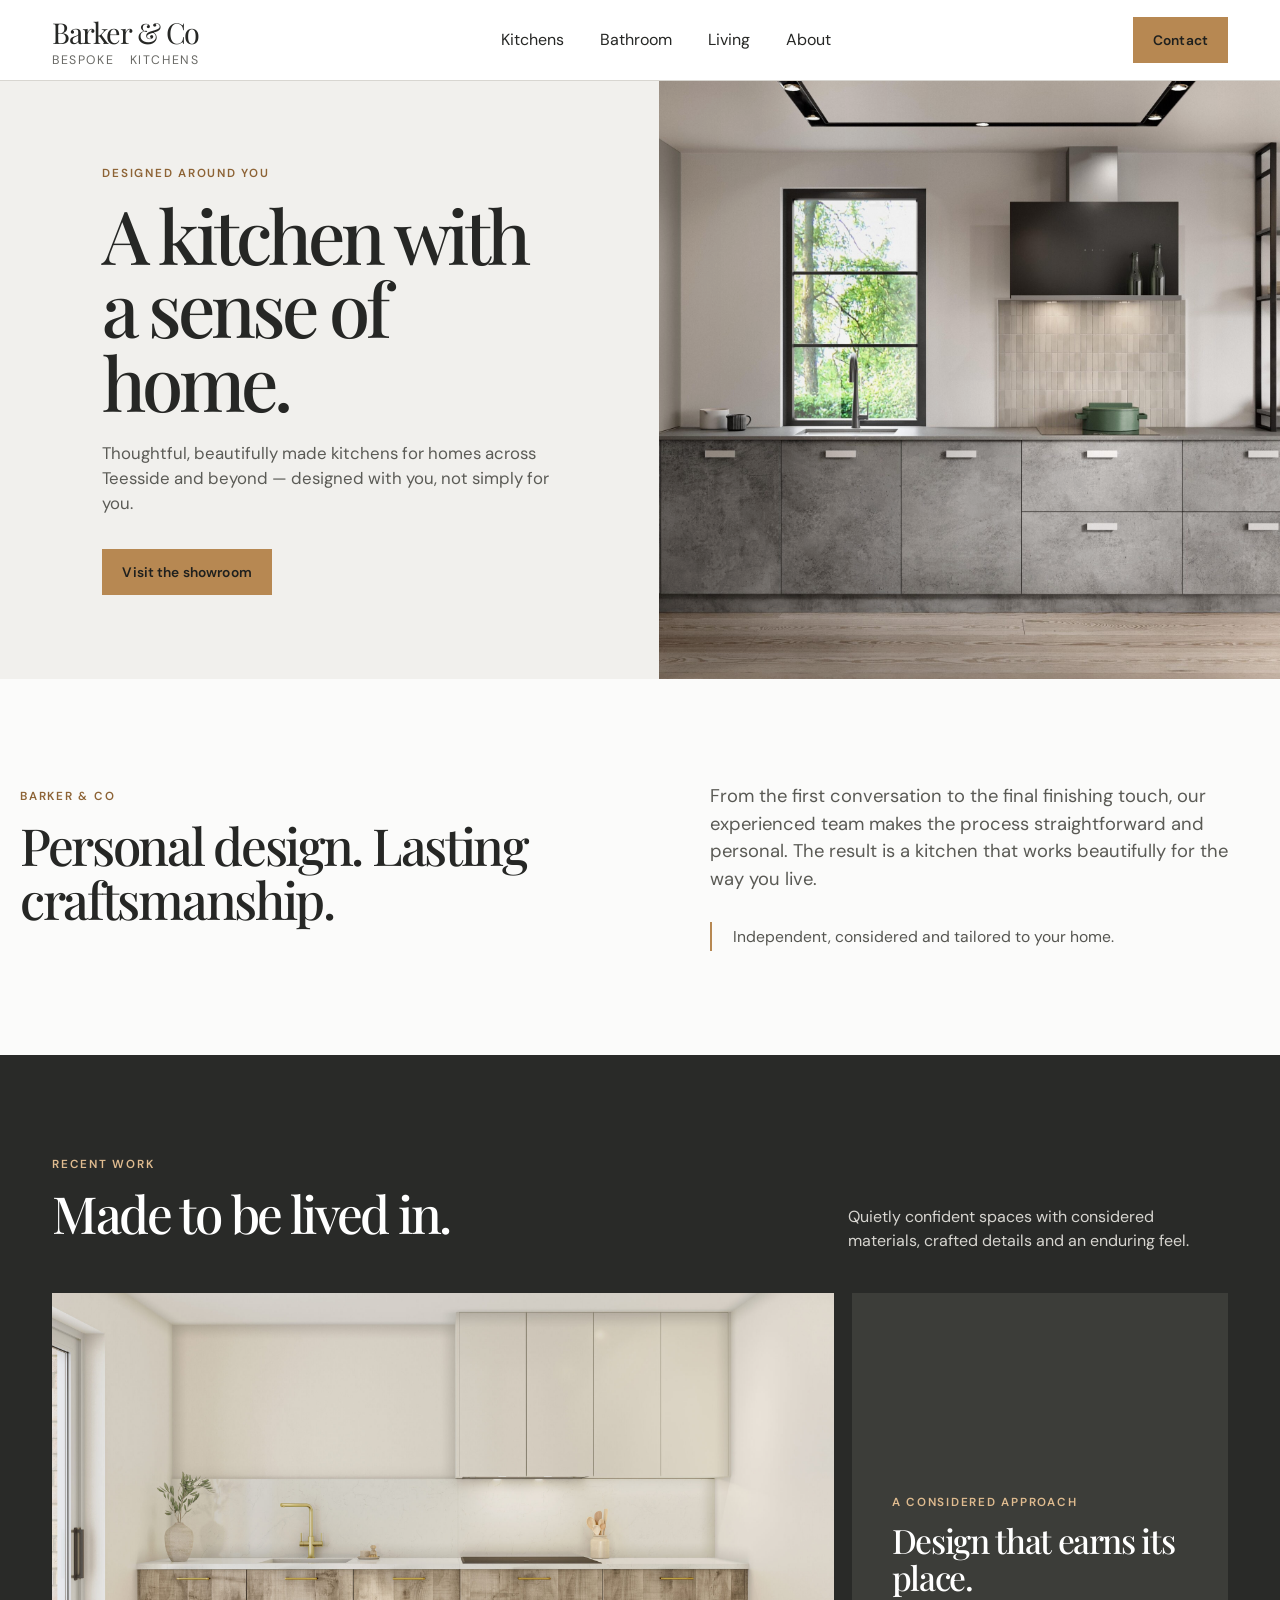
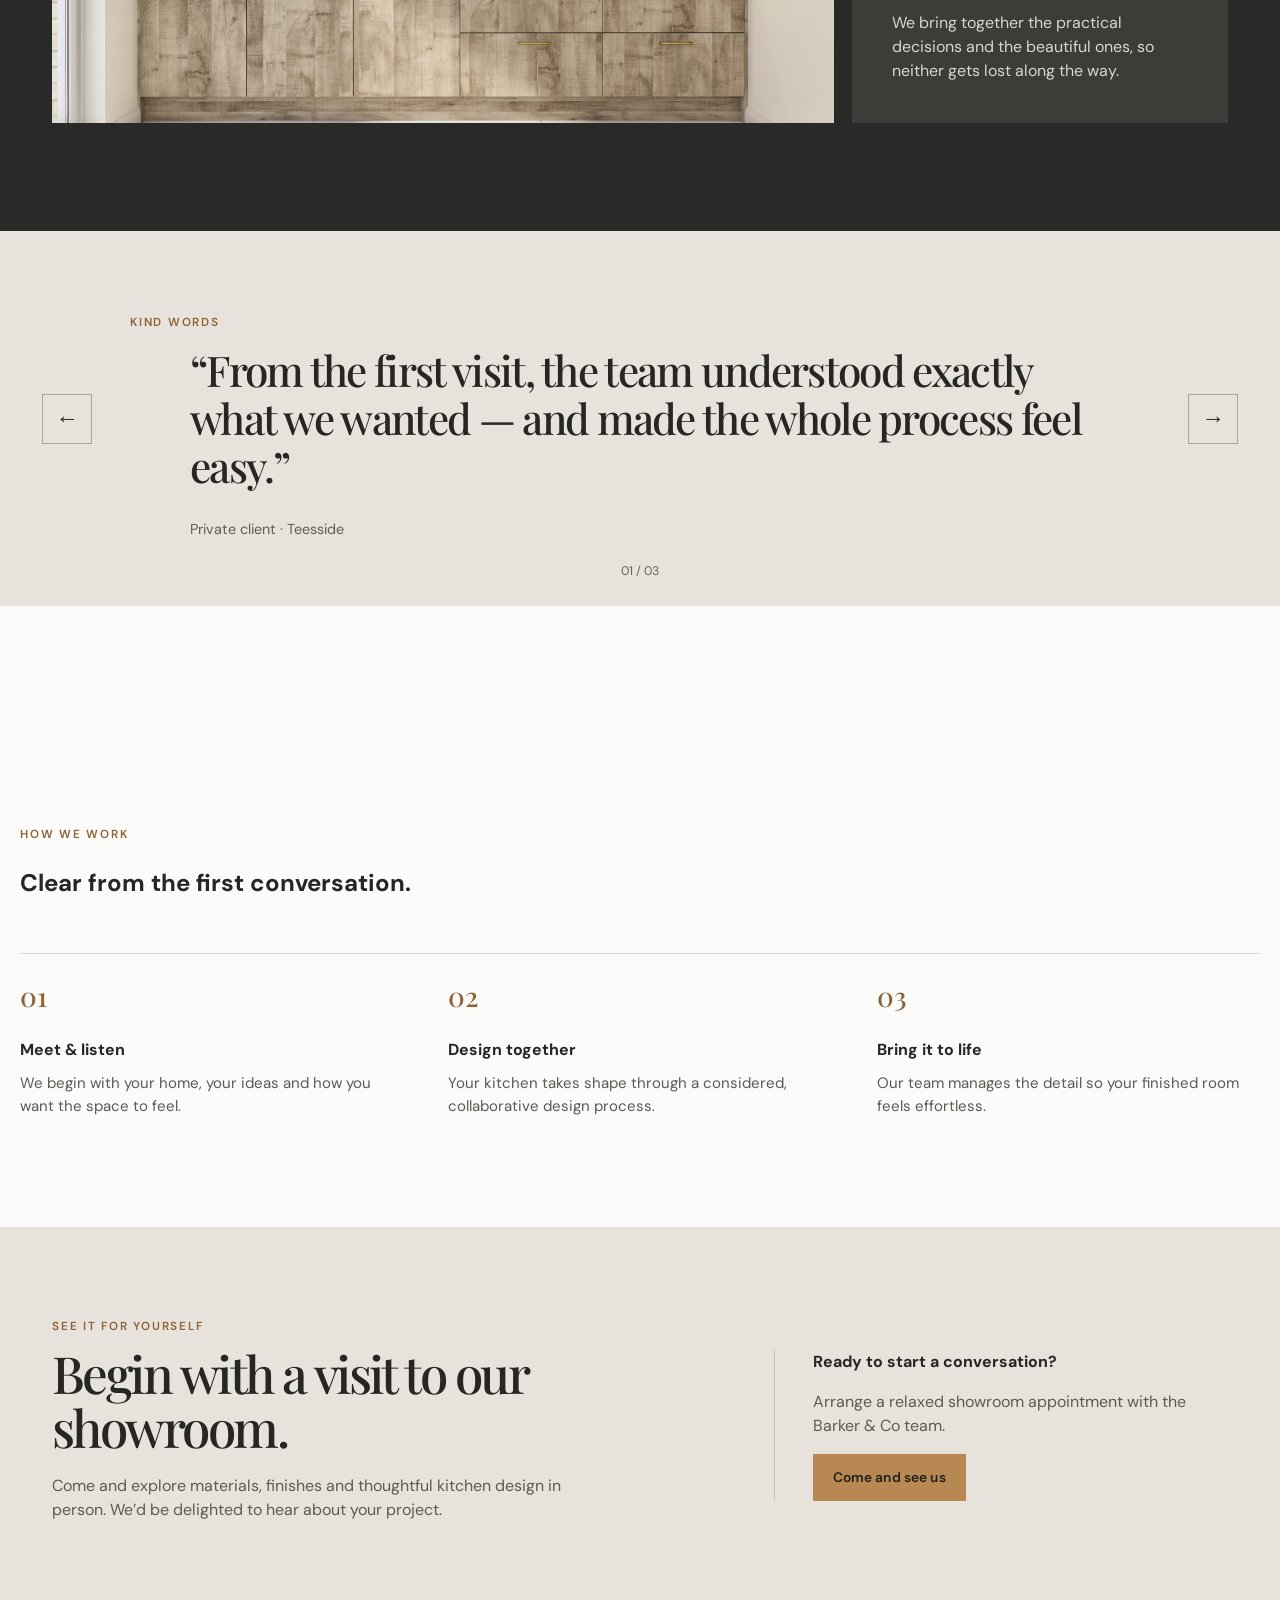
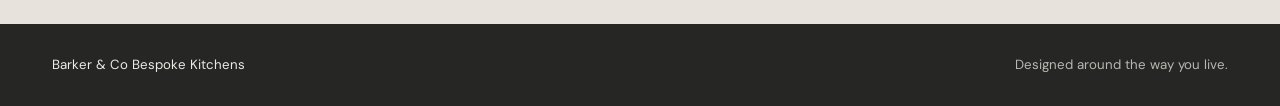
==== barker-and-co/index.html @ dc7ea0d9 "Add hidden Barker & Co client landing page Co-Authored-By: Claude Sonnet 5 <noreply@anthropic.com>" ====
<!doctype html>
<html lang="en">
<head>
  <meta name="robots" content="noindex, nofollow">
  <meta charset="utf-8">
  <meta name="viewport" content="width=device-width, initial-scale=1">
  <meta name="description" content="A refreshed landing-page concept for Barker & Co Bespoke Kitchens.">
  <title>Barker & Co | Bespoke kitchens, made personal</title>
  <link rel="icon" type="image/svg+xml" href="data:image/svg+xml,%3Csvg xmlns='http://www.w3.org/2000/svg' viewBox='0 0 64 64'%3E%3Crect width='64' height='64' rx='14' fill='%232b2b29'/%3E%3Cpath d='M17 15h19c8 0 13 4 13 10 0 5-3 8-8 9 6 1 10 5 10 12 0 8-7 13-18 13H17V15Zm12 18h6c4 0 6-2 6-5s-2-5-6-5h-6v10Zm0 18h8c5 0 8-2 8-6 0-4-3-6-8-6h-8v12Z' fill='%23c79a61'/%3E%3C/svg%3E">
  <style>
    @import url('https://fonts.googleapis.com/css2?family=DM+Sans:wght@400;500;600&family=Playfair+Display:wght@500;600&display=swap');
    :root{--ink:#262725;--soft:#f1f0ed;--paper:#fbfbfa;--line:#d8d6d1;--accent:#b78852;--accent-deep:#8d6335;--serif:'Playfair Display',Georgia,serif;--sans:'DM Sans',Arial,sans-serif}
    *{box-sizing:border-box} body{margin:0;background:var(--paper);color:var(--ink);font-family:var(--sans);font-size:16px;line-height:1.5} a{color:inherit;text-decoration:none}.wrap{max-width:1240px;margin:auto;padding:0 32px}.eyebrow{font-size:.73rem;letter-spacing:.15em;text-transform:uppercase;color:var(--accent-deep);font-weight:600}.top{border-bottom:1px solid var(--line);background:#fff}.top .wrap{height:80px;display:flex;align-items:center;justify-content:space-between;gap:28px}.brand{font-family:var(--serif);font-size:1.8rem;letter-spacing:-.04em}.brand small{font-family:var(--sans);font-size:.77rem;letter-spacing:.13em;text-transform:uppercase;display:block;text-align:justify;text-align-last:justify;margin-top:-3px;color:#696965}.nav{display:flex;align-items:center;gap:38px;font-size:.88rem;color:#555550}.nav a{padding:10px 0}.nav a:hover{color:var(--accent-deep)}.button{display:inline-flex;align-items:center;justify-content:center;padding:13px 20px;background:var(--ink);color:#fff;font-size:.86rem;font-weight:600;letter-spacing:.01em;transition:.2s}.button:hover{background:var(--accent-deep)}.button.bronze{background:var(--accent);color:#1f201e}.button.bronze:hover{background:#d0a46e}
    .hero{display:grid;grid-template-columns:1.03fr .97fr;min-height:590px;background:var(--soft)}.hero-copy{padding:84px clamp(32px,8vw,118px);display:flex;flex-direction:column;justify-content:center;align-items:flex-start}.hero h1{font-family:var(--serif);font-weight:500;letter-spacing:-.055em;font-size:clamp(3rem,5.8vw,5.2rem);line-height:.99;max-width:610px;margin:15px 0 23px}.hero p{max-width:475px;color:#5b5b56;font-size:1.05rem;margin:0 0 32px}.hero-image{min-height:390px;background:linear-gradient(90deg,rgba(0,0,0,.06),transparent),url('https://barkerandcobespoke.co.uk/wp-content/uploads/2025/12/PWS-Unity-Pebble-Trellick-4-HIRES-scaled.jpg') center/cover}.intro{padding:104px 0;display:grid;grid-template-columns:1fr 1fr;gap:11vw}.intro h2,.showcase h2{font:500 clamp(2.3rem,4vw,3.8rem)/1.05 var(--serif);letter-spacing:-.045em;margin:12px 0}.intro p{font-size:1.15rem;color:#5a5a55;max-width:520px;margin:0}.signature{border-left:2px solid var(--accent);padding:3px 0 3px 21px;color:#555550;font-size:.98rem;margin-top:28px}.showcase{background:#292a28;color:#fff;padding:96px 0 108px}.showcase .eyebrow{color:#dfbb8f}.showcase-head{display:flex;justify-content:space-between;gap:30px;align-items:flex-end;margin-bottom:40px}.showcase-head p{max-width:380px;color:#d7d5d0;margin:0}.gallery{display:grid;grid-template-columns:1.35fr .65fr;gap:18px}.image{min-height:430px;background:url('https://barkerandcobespoke.co.uk/wp-content/uploads/2026/04/kitchens-stockton.jpg') center/cover}.detail{background:#3c3d39;padding:40px;display:flex;flex-direction:column;justify-content:end}.detail h3{font:500 2.1rem/1.1 var(--serif);margin:10px 0 15px;letter-spacing:-.04em}.detail p{color:#d8d6d1;margin:0;max-width:290px}.testimonials{padding:0 0 105px}.testimonial-shell{background:#e7e3dc;padding:78px 130px 65px;position:relative;min-height:320px}.testimonial-shell>.eyebrow,.testimonial{max-width:900px;margin-left:auto;margin-right:auto}.testimonial{display:none}.testimonial.active{display:block}.testimonial blockquote{font:500 clamp(1.8rem,3.3vw,3.25rem)/1.14 var(--serif);letter-spacing:-.04em;margin:13px 0 27px}.testimonial cite{font-style:normal;font-size:.9rem;color:#5e5c58}.carousel-controls button{position:absolute;top:50%;transform:translateY(-50%);width:50px;height:50px;border:1px solid #aaa49b;background:transparent;color:var(--ink);font-size:1.45rem;cursor:pointer}.carousel-controls button:hover{border-color:var(--accent-deep);background:var(--accent);color:#1f201e}.carousel-controls button[data-direction='previous']{left:42px}.carousel-controls button[data-direction='next']{right:42px}.carousel-count{position:absolute;bottom:26px;left:50%;transform:translateX(-50%);font-size:.78rem;color:#6a665f}.process{padding:110px 0}.process-title{max-width:580px}.steps{display:grid;grid-template-columns:repeat(3,1fr);gap:45px;margin-top:52px;border-top:1px solid var(--line)}.step{padding-top:24px}.number{color:var(--accent-deep);font:500 1.7rem var(--serif)}.step h3{font-size:1rem;margin:24px 0 10px}.step p{font-size:.94rem;color:#5a5a55;margin:0}.visit{background:#e7e3dc;padding:86px 0}.visit-box{display:grid;grid-template-columns:1.2fr .8fr;gap:40px;align-items:center}.visit h2{font:500 clamp(2.4rem,4vw,4rem)/1.04 var(--serif);letter-spacing:-.05em;margin:10px 0 20px}.visit p{color:#5b5a55;max-width:540px}.visit-right{padding-left:38px;border-left:1px solid #c7c1b8}.visit-right strong{display:block;margin-bottom:6px}.visit-right a{color:var(--accent-deep);font-weight:600}.footer{background:var(--ink);color:#eceae5;padding:31px 0}.footer .wrap{display:flex;justify-content:space-between;align-items:center;gap:20px;font-size:.83rem}.footer span{color:#b9b7b1}
    @media(max-width:760px){.wrap{padding:0 22px}.nav{display:none}.top .wrap{height:70px}.hero{grid-template-columns:1fr}.hero-copy{padding:70px 28px}.hero-image{min-height:360px}.intro,.visit-box{grid-template-columns:1fr;gap:32px}.intro,.process{padding:72px 0}.showcase{padding:70px 0}.showcase-head{display:block}.showcase-head p{margin-top:20px}.gallery{grid-template-columns:1fr}.image{min-height:330px}.detail{min-height:270px}.testimonial-shell{padding:64px 74px 58px;min-height:350px}.carousel-controls button[data-direction='previous']{left:16px}.carousel-controls button[data-direction='next']{right:16px}.steps{grid-template-columns:1fr;gap:14px;margin-top:35px}.visit{padding:65px 0}.visit-right{padding:25px 0 0;border-left:0;border-top:1px solid #c7c1b8}.footer .wrap{display:block}.footer span{display:block;margin-top:8px}}
  </style>
  <style>
    .hero-image { background-image: linear-gradient(90deg, rgba(0,0,0,.06), transparent), url('assets/hero-kitchen.jpg'); }
    .image { background-image: url('assets/kitchen-showcase.jpg'); }
  </style>
</head>
<body>
  <header class="top"><div class="wrap"><a class="brand" href="#top">Barker &amp; Co<small>Bespoke kitchens</small></a><nav><a href="#work">Kitchens</a><a href="#testimonials" style="margin-left:36px">Bathroom</a><a href="#process" style="margin-left:36px">Living</a><a href="#process" style="margin-left:36px">About</a></nav><a class="button bronze" href="#visit">Contact</a></div></header>
  <main id="top">
    <section class="hero"><div class="hero-copy"><span class="eyebrow">Designed around you</span><h1>A kitchen with a sense of home.</h1><p>Thoughtful, beautifully made kitchens for homes across Teesside and beyond — designed with you, not simply for you.</p><a class="button bronze" href="#visit">Visit the showroom</a></div><div class="hero-image" role="img" aria-label="Barker & Co kitchen project"></div></section>
    <section class="wrap intro"><div><span class="eyebrow">Barker &amp; Co</span><h2>Personal design. Lasting craftsmanship.</h2></div><div><p>From the first conversation to the final finishing touch, our experienced team makes the process straightforward and personal. The result is a kitchen that works beautifully for the way you live.</p><div class="signature">Independent, considered and tailored to your home.</div></div></section>
    <section class="showcase" id="work"><div class="wrap"><div class="showcase-head"><div><span class="eyebrow">Recent work</span><h2>Made to be lived in.</h2></div><p>Quietly confident spaces with considered materials, crafted details and an enduring feel.</p></div><div class="gallery"><div class="image" role="img" aria-label="Barker & Co bespoke kitchen"></div><div class="detail"><span class="eyebrow">A considered approach</span><h3>Design that earns its place.</h3><p>We bring together the practical decisions and the beautiful ones, so neither gets lost along the way.</p></div></div></div></section>
    <section class="testimonials" id="testimonials"><div class="testimonial-shell"><span class="eyebrow">Kind words</span><article class="testimonial active"><blockquote>“From the first visit, the team understood exactly what we wanted — and made the whole process feel easy.”</blockquote><cite>Private client · Teesside</cite></article><article class="testimonial"><blockquote>“The attention to detail is exceptional. It feels beautiful, practical and completely ours.”</blockquote><cite>Private client · North Yorkshire</cite></article><article class="testimonial"><blockquote>“A thoughtful design process, clear communication and a kitchen we genuinely love to spend time in.”</blockquote><cite>Private client · County Durham</cite></article><div class="carousel-controls"><button type="button" data-direction="previous" aria-label="Previous testimonial">←</button><button type="button" data-direction="next" aria-label="Next testimonial">→</button><span class="carousel-count">01 / 03</span></div></div></section>
    <section class="wrap process" id="process"><div class="process-title"><span class="eyebrow">How we work</span><h2>Clear from the first conversation.</h2></div><div class="steps"><article class="step"><div class="number">01</div><h3>Meet &amp; listen</h3><p>We begin with your home, your ideas and how you want the space to feel.</p></article><article class="step"><div class="number">02</div><h3>Design together</h3><p>Your kitchen takes shape through a considered, collaborative design process.</p></article><article class="step"><div class="number">03</div><h3>Bring it to life</h3><p>Our team manages the detail so your finished room feels effortless.</p></article></div></section>
    <section class="visit" id="visit"><div class="wrap visit-box"><div><span class="eyebrow">See it for yourself</span><h2>Begin with a visit to our showroom.</h2><p>Come and explore materials, finishes and thoughtful kitchen design in person. We’d be delighted to hear about your project.</p></div><div class="visit-right"><strong>Ready to start a conversation?</strong><p>Arrange a relaxed showroom appointment with the Barker &amp; Co team.</p><a class="button bronze" href="#visit">Come and see us</a></div></div></section>
  </main>
  <footer class="footer"><div class="wrap"><div>Barker &amp; Co Bespoke Kitchens</div><span>Designed around the way you live.</span></div></footer>
  <script>const slides=[...document.querySelectorAll('.testimonial')];const count=document.querySelector('.carousel-count');let current=0;document.querySelectorAll('[data-direction]').forEach(button=>button.addEventListener('click',()=>{current=(current+(button.dataset.direction==='next'?1:-1)+slides.length)%slides.length;slides.forEach((slide,index)=>slide.classList.toggle('active',index===current));count.textContent=`${String(current+1).padStart(2,'0')} / ${String(slides.length).padStart(2,'0')}`}));</script>
</body></html>
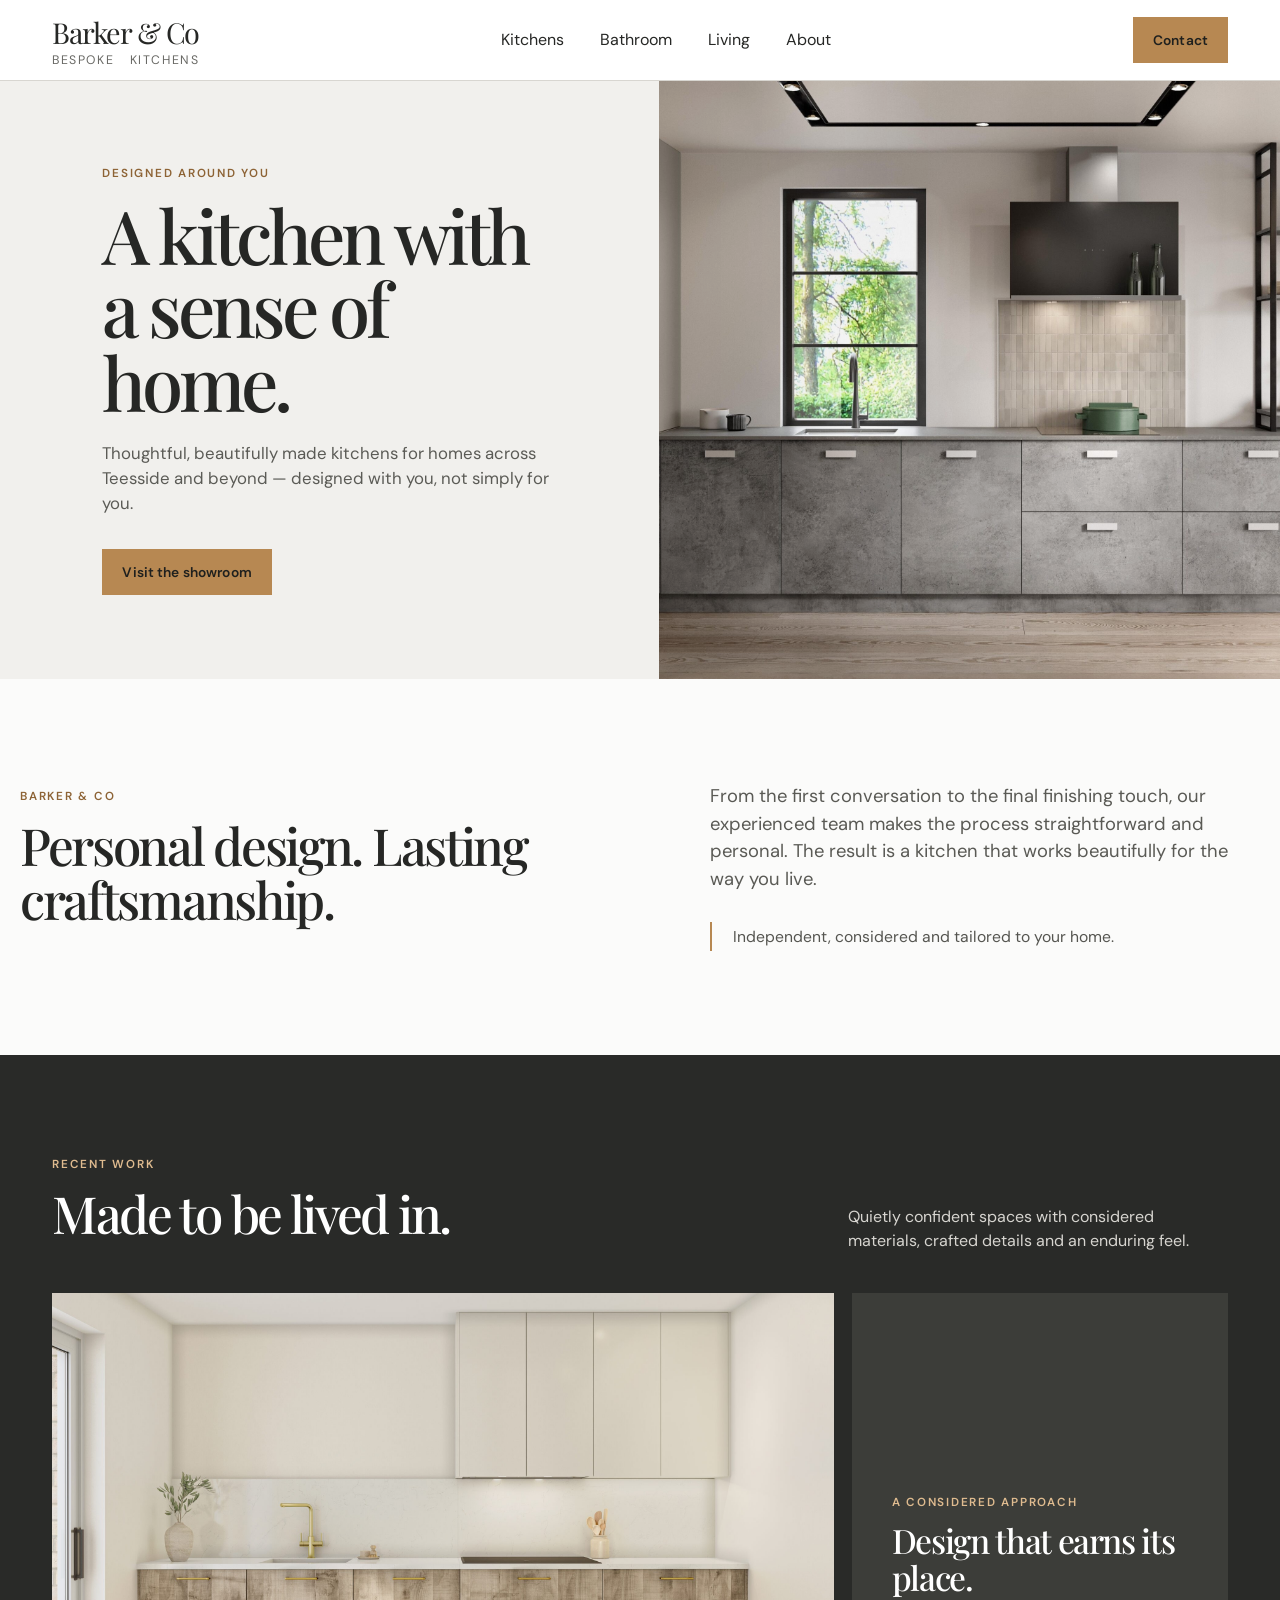
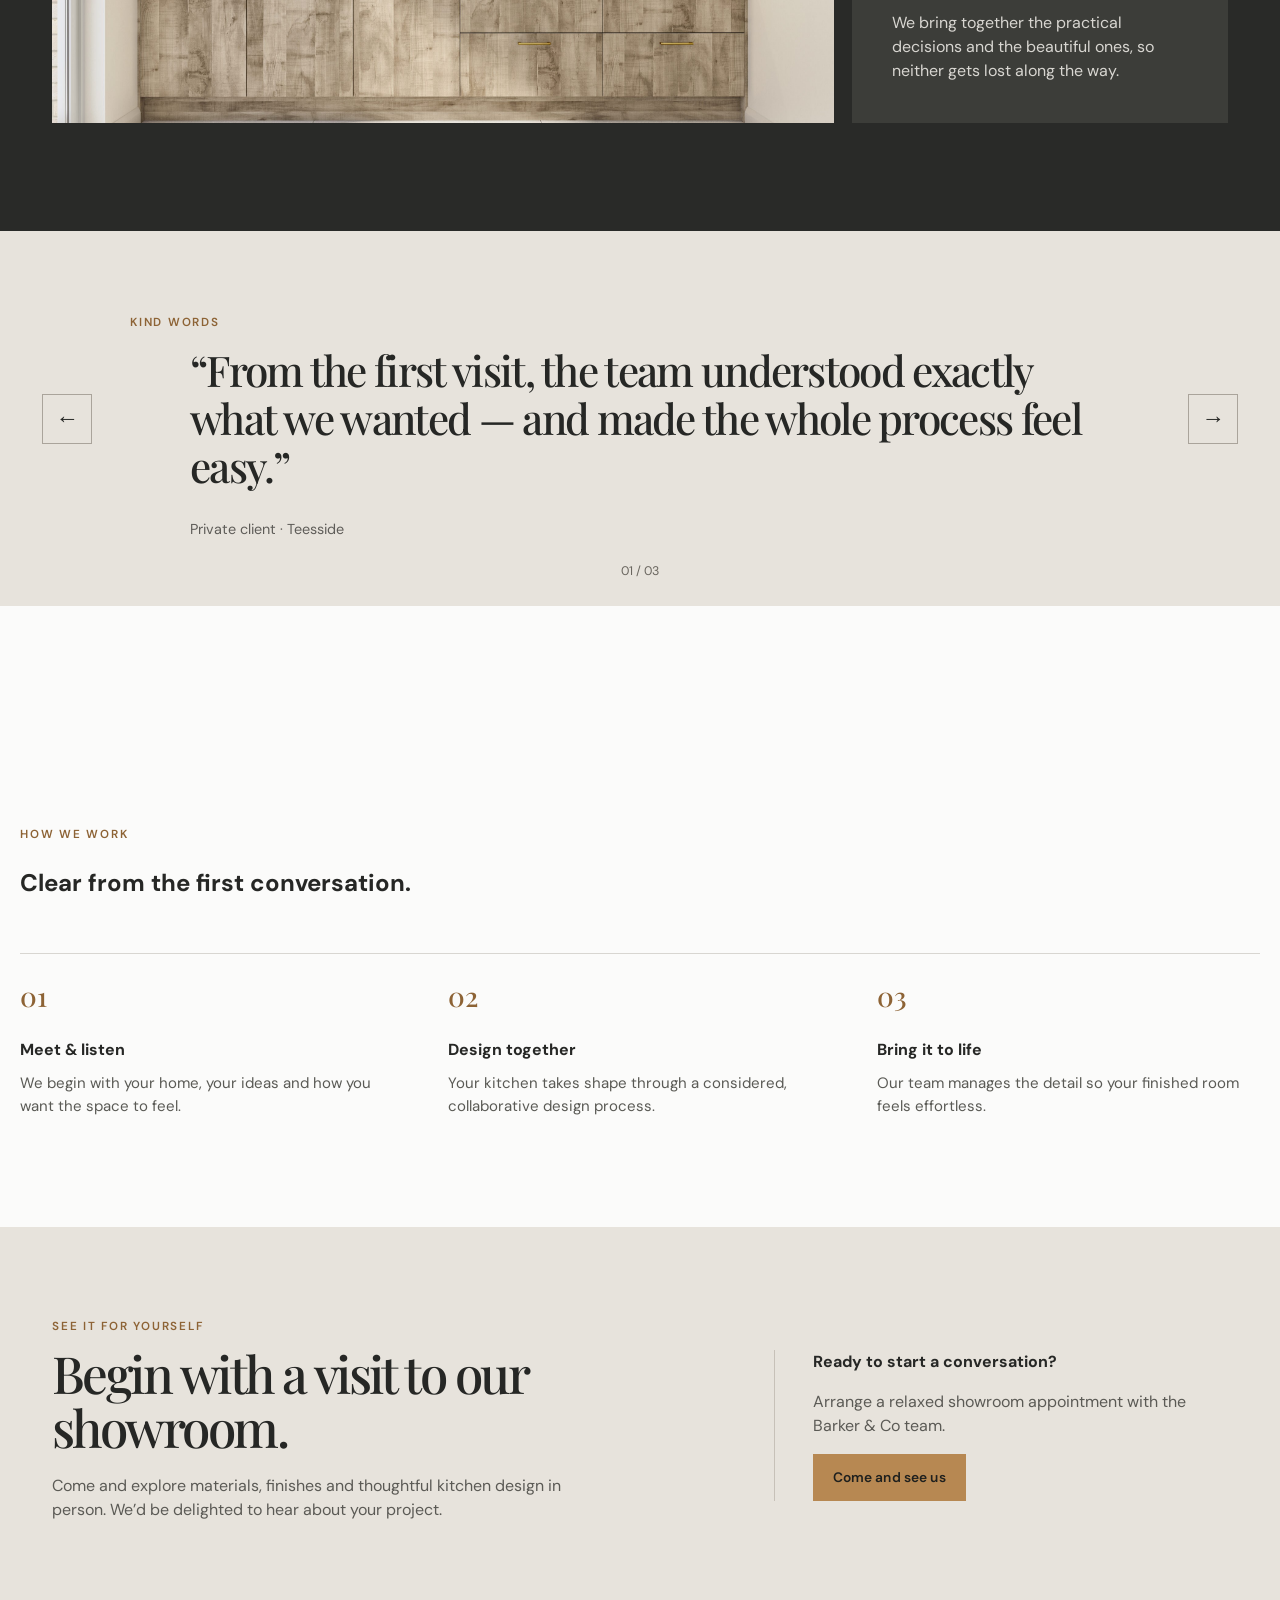
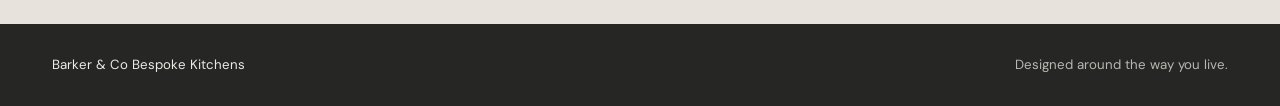
==== commit 7ca2d578: "Strip corrupt EXIF metadata from Barker & Co images hero-kitchen.jpg carried stale EXIF dimension ta" ====
--- a/barker-and-co/index.html
+++ b/barker-and-co/index.html
@@ -11,12 +11,8 @@
     @import url('https://fonts.googleapis.com/css2?family=DM+Sans:wght@400;500;600&family=Playfair+Display:wght@500;600&display=swap');
     :root{--ink:#262725;--soft:#f1f0ed;--paper:#fbfbfa;--line:#d8d6d1;--accent:#b78852;--accent-deep:#8d6335;--serif:'Playfair Display',Georgia,serif;--sans:'DM Sans',Arial,sans-serif}
     *{box-sizing:border-box} body{margin:0;background:var(--paper);color:var(--ink);font-family:var(--sans);font-size:16px;line-height:1.5} a{color:inherit;text-decoration:none}.wrap{max-width:1240px;margin:auto;padding:0 32px}.eyebrow{font-size:.73rem;letter-spacing:.15em;text-transform:uppercase;color:var(--accent-deep);font-weight:600}.top{border-bottom:1px solid var(--line);background:#fff}.top .wrap{height:80px;display:flex;align-items:center;justify-content:space-between;gap:28px}.brand{font-family:var(--serif);font-size:1.8rem;letter-spacing:-.04em}.brand small{font-family:var(--sans);font-size:.77rem;letter-spacing:.13em;text-transform:uppercase;display:block;text-align:justify;text-align-last:justify;margin-top:-3px;color:#696965}.nav{display:flex;align-items:center;gap:38px;font-size:.88rem;color:#555550}.nav a{padding:10px 0}.nav a:hover{color:var(--accent-deep)}.button{display:inline-flex;align-items:center;justify-content:center;padding:13px 20px;background:var(--ink);color:#fff;font-size:.86rem;font-weight:600;letter-spacing:.01em;transition:.2s}.button:hover{background:var(--accent-deep)}.button.bronze{background:var(--accent);color:#1f201e}.button.bronze:hover{background:#d0a46e}
-    .hero{display:grid;grid-template-columns:1.03fr .97fr;min-height:590px;background:var(--soft)}.hero-copy{padding:84px clamp(32px,8vw,118px);display:flex;flex-direction:column;justify-content:center;align-items:flex-start}.hero h1{font-family:var(--serif);font-weight:500;letter-spacing:-.055em;font-size:clamp(3rem,5.8vw,5.2rem);line-height:.99;max-width:610px;margin:15px 0 23px}.hero p{max-width:475px;color:#5b5b56;font-size:1.05rem;margin:0 0 32px}.hero-image{min-height:390px;background:linear-gradient(90deg,rgba(0,0,0,.06),transparent),url('https://barkerandcobespoke.co.uk/wp-content/uploads/2025/12/PWS-Unity-Pebble-Trellick-4-HIRES-scaled.jpg') center/cover}.intro{padding:104px 0;display:grid;grid-template-columns:1fr 1fr;gap:11vw}.intro h2,.showcase h2{font:500 clamp(2.3rem,4vw,3.8rem)/1.05 var(--serif);letter-spacing:-.045em;margin:12px 0}.intro p{font-size:1.15rem;color:#5a5a55;max-width:520px;margin:0}.signature{border-left:2px solid var(--accent);padding:3px 0 3px 21px;color:#555550;font-size:.98rem;margin-top:28px}.showcase{background:#292a28;color:#fff;padding:96px 0 108px}.showcase .eyebrow{color:#dfbb8f}.showcase-head{display:flex;justify-content:space-between;gap:30px;align-items:flex-end;margin-bottom:40px}.showcase-head p{max-width:380px;color:#d7d5d0;margin:0}.gallery{display:grid;grid-template-columns:1.35fr .65fr;gap:18px}.image{min-height:430px;background:url('https://barkerandcobespoke.co.uk/wp-content/uploads/2026/04/kitchens-stockton.jpg') center/cover}.detail{background:#3c3d39;padding:40px;display:flex;flex-direction:column;justify-content:end}.detail h3{font:500 2.1rem/1.1 var(--serif);margin:10px 0 15px;letter-spacing:-.04em}.detail p{color:#d8d6d1;margin:0;max-width:290px}.testimonials{padding:0 0 105px}.testimonial-shell{background:#e7e3dc;padding:78px 130px 65px;position:relative;min-height:320px}.testimonial-shell>.eyebrow,.testimonial{max-width:900px;margin-left:auto;margin-right:auto}.testimonial{display:none}.testimonial.active{display:block}.testimonial blockquote{font:500 clamp(1.8rem,3.3vw,3.25rem)/1.14 var(--serif);letter-spacing:-.04em;margin:13px 0 27px}.testimonial cite{font-style:normal;font-size:.9rem;color:#5e5c58}.carousel-controls button{position:absolute;top:50%;transform:translateY(-50%);width:50px;height:50px;border:1px solid #aaa49b;background:transparent;color:var(--ink);font-size:1.45rem;cursor:pointer}.carousel-controls button:hover{border-color:var(--accent-deep);background:var(--accent);color:#1f201e}.carousel-controls button[data-direction='previous']{left:42px}.carousel-controls button[data-direction='next']{right:42px}.carousel-count{position:absolute;bottom:26px;left:50%;transform:translateX(-50%);font-size:.78rem;color:#6a665f}.process{padding:110px 0}.process-title{max-width:580px}.steps{display:grid;grid-template-columns:repeat(3,1fr);gap:45px;margin-top:52px;border-top:1px solid var(--line)}.step{padding-top:24px}.number{color:var(--accent-deep);font:500 1.7rem var(--serif)}.step h3{font-size:1rem;margin:24px 0 10px}.step p{font-size:.94rem;color:#5a5a55;margin:0}.visit{background:#e7e3dc;padding:86px 0}.visit-box{display:grid;grid-template-columns:1.2fr .8fr;gap:40px;align-items:center}.visit h2{font:500 clamp(2.4rem,4vw,4rem)/1.04 var(--serif);letter-spacing:-.05em;margin:10px 0 20px}.visit p{color:#5b5a55;max-width:540px}.visit-right{padding-left:38px;border-left:1px solid #c7c1b8}.visit-right strong{display:block;margin-bottom:6px}.visit-right a{color:var(--accent-deep);font-weight:600}.footer{background:var(--ink);color:#eceae5;padding:31px 0}.footer .wrap{display:flex;justify-content:space-between;align-items:center;gap:20px;font-size:.83rem}.footer span{color:#b9b7b1}
+    .hero{display:grid;grid-template-columns:1.03fr .97fr;min-height:590px;background:var(--soft)}.hero-copy{padding:84px clamp(32px,8vw,118px);display:flex;flex-direction:column;justify-content:center;align-items:flex-start}.hero h1{font-family:var(--serif);font-weight:500;letter-spacing:-.055em;font-size:clamp(3rem,5.8vw,5.2rem);line-height:.99;max-width:610px;margin:15px 0 23px}.hero p{max-width:475px;color:#5b5b56;font-size:1.05rem;margin:0 0 32px}.hero-image{min-height:390px;background:linear-gradient(90deg,rgba(0,0,0,.06),transparent),url('assets/hero-kitchen.jpg?v=3') center/cover}.intro{padding:104px 0;display:grid;grid-template-columns:1fr 1fr;gap:11vw}.intro h2,.showcase h2{font:500 clamp(2.3rem,4vw,3.8rem)/1.05 var(--serif);letter-spacing:-.045em;margin:12px 0}.intro p{font-size:1.15rem;color:#5a5a55;max-width:520px;margin:0}.signature{border-left:2px solid var(--accent);padding:3px 0 3px 21px;color:#555550;font-size:.98rem;margin-top:28px}.showcase{background:#292a28;color:#fff;padding:96px 0 108px}.showcase .eyebrow{color:#dfbb8f}.showcase-head{display:flex;justify-content:space-between;gap:30px;align-items:flex-end;margin-bottom:40px}.showcase-head p{max-width:380px;color:#d7d5d0;margin:0}.gallery{display:grid;grid-template-columns:1.35fr .65fr;gap:18px}.image{min-height:430px;background:url('assets/kitchen-showcase.jpg?v=3') center/cover}.detail{background:#3c3d39;padding:40px;display:flex;flex-direction:column;justify-content:end}.detail h3{font:500 2.1rem/1.1 var(--serif);margin:10px 0 15px;letter-spacing:-.04em}.detail p{color:#d8d6d1;margin:0;max-width:290px}.testimonials{padding:0 0 105px}.testimonial-shell{background:#e7e3dc;padding:78px 130px 65px;position:relative;min-height:320px}.testimonial-shell>.eyebrow,.testimonial{max-width:900px;margin-left:auto;margin-right:auto}.testimonial{display:none}.testimonial.active{display:block}.testimonial blockquote{font:500 clamp(1.8rem,3.3vw,3.25rem)/1.14 var(--serif);letter-spacing:-.04em;margin:13px 0 27px}.testimonial cite{font-style:normal;font-size:.9rem;color:#5e5c58}.carousel-controls button{position:absolute;top:50%;transform:translateY(-50%);width:50px;height:50px;border:1px solid #aaa49b;background:transparent;color:var(--ink);font-size:1.45rem;cursor:pointer}.carousel-controls button:hover{border-color:var(--accent-deep);background:var(--accent);color:#1f201e}.carousel-controls button[data-direction='previous']{left:42px}.carousel-controls button[data-direction='next']{right:42px}.carousel-count{position:absolute;bottom:26px;left:50%;transform:translateX(-50%);font-size:.78rem;color:#6a665f}.process{padding:110px 0}.process-title{max-width:580px}.steps{display:grid;grid-template-columns:repeat(3,1fr);gap:45px;margin-top:52px;border-top:1px solid var(--line)}.step{padding-top:24px}.number{color:var(--accent-deep);font:500 1.7rem var(--serif)}.step h3{font-size:1rem;margin:24px 0 10px}.step p{font-size:.94rem;color:#5a5a55;margin:0}.visit{background:#e7e3dc;padding:86px 0}.visit-box{display:grid;grid-template-columns:1.2fr .8fr;gap:40px;align-items:center}.visit h2{font:500 clamp(2.4rem,4vw,4rem)/1.04 var(--serif);letter-spacing:-.05em;margin:10px 0 20px}.visit p{color:#5b5a55;max-width:540px}.visit-right{padding-left:38px;border-left:1px solid #c7c1b8}.visit-right strong{display:block;margin-bottom:6px}.visit-right a{color:var(--accent-deep);font-weight:600}.footer{background:var(--ink);color:#eceae5;padding:31px 0}.footer .wrap{display:flex;justify-content:space-between;align-items:center;gap:20px;font-size:.83rem}.footer span{color:#b9b7b1}
     @media(max-width:760px){.wrap{padding:0 22px}.nav{display:none}.top .wrap{height:70px}.hero{grid-template-columns:1fr}.hero-copy{padding:70px 28px}.hero-image{min-height:360px}.intro,.visit-box{grid-template-columns:1fr;gap:32px}.intro,.process{padding:72px 0}.showcase{padding:70px 0}.showcase-head{display:block}.showcase-head p{margin-top:20px}.gallery{grid-template-columns:1fr}.image{min-height:330px}.detail{min-height:270px}.testimonial-shell{padding:64px 74px 58px;min-height:350px}.carousel-controls button[data-direction='previous']{left:16px}.carousel-controls button[data-direction='next']{right:16px}.steps{grid-template-columns:1fr;gap:14px;margin-top:35px}.visit{padding:65px 0}.visit-right{padding:25px 0 0;border-left:0;border-top:1px solid #c7c1b8}.footer .wrap{display:block}.footer span{display:block;margin-top:8px}}
-  </style>
-  <style>
-    .hero-image { background-image: linear-gradient(90deg, rgba(0,0,0,.06), transparent), url('assets/hero-kitchen.jpg'); }
-    .image { background-image: url('assets/kitchen-showcase.jpg'); }
   </style>
 </head>
 <body>
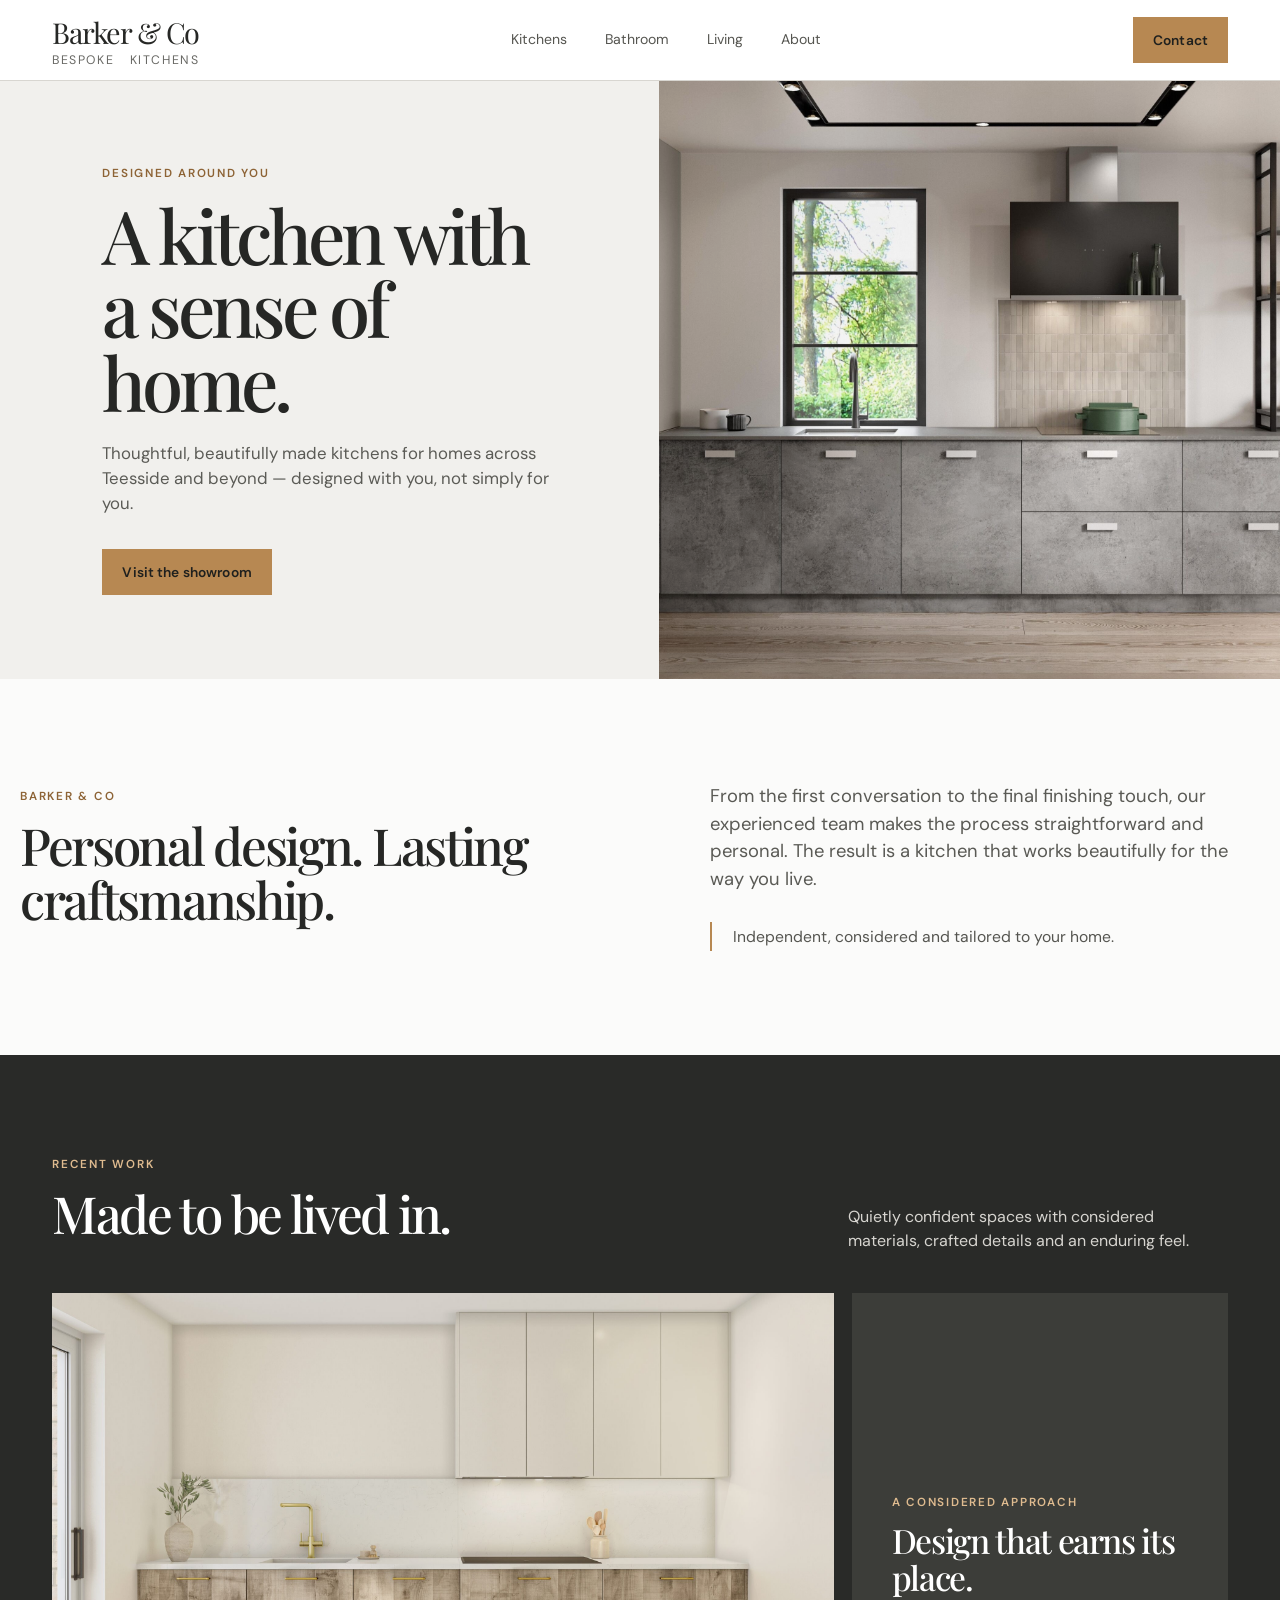
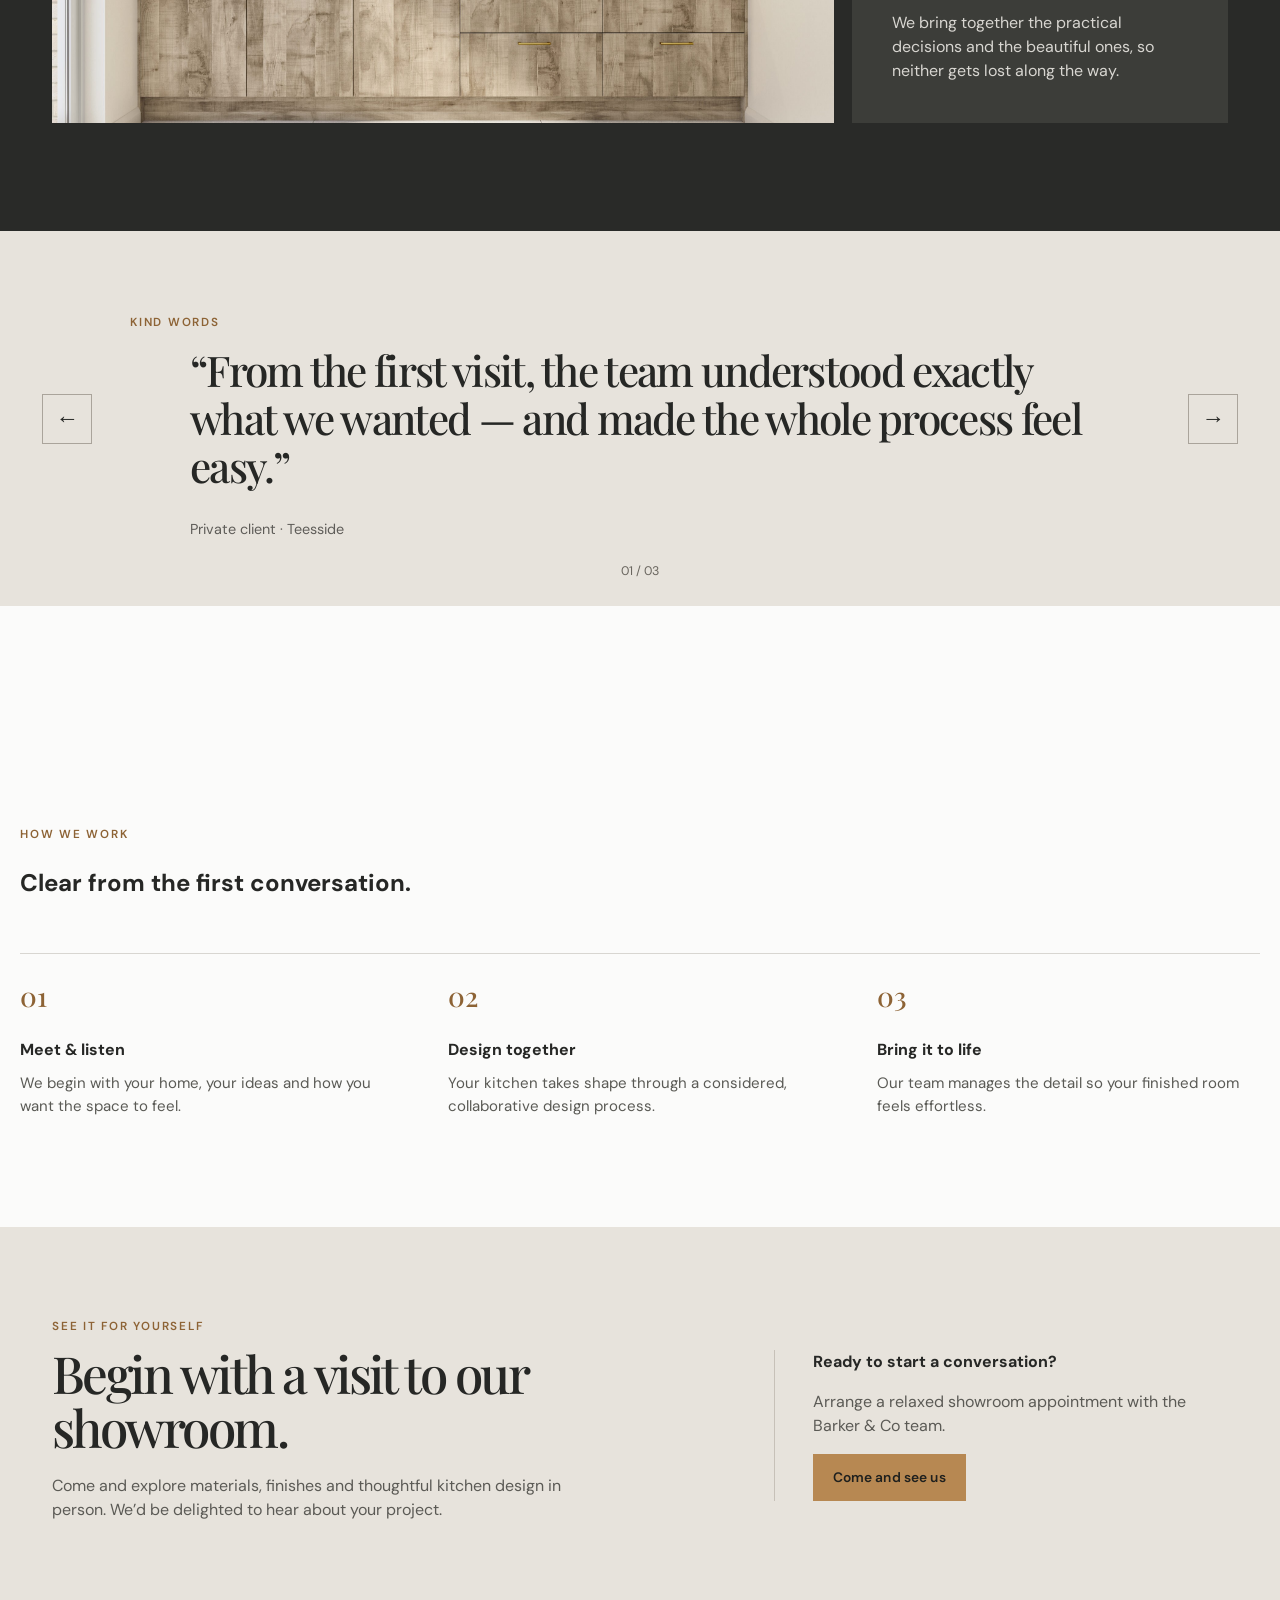
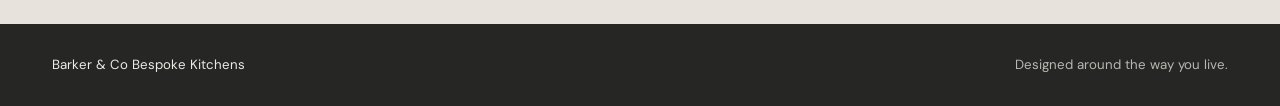
==== commit d96fff48: "Fix mobile navigation on Barker & Co and MJF Detailing Barker & Co had no mobile nav at all: the <na" ====
--- a/barker-and-co/index.html
+++ b/barker-and-co/index.html
@@ -10,13 +10,26 @@
   <style>
     @import url('https://fonts.googleapis.com/css2?family=DM+Sans:wght@400;500;600&family=Playfair+Display:wght@500;600&display=swap');
     :root{--ink:#262725;--soft:#f1f0ed;--paper:#fbfbfa;--line:#d8d6d1;--accent:#b78852;--accent-deep:#8d6335;--serif:'Playfair Display',Georgia,serif;--sans:'DM Sans',Arial,sans-serif}
-    *{box-sizing:border-box} body{margin:0;background:var(--paper);color:var(--ink);font-family:var(--sans);font-size:16px;line-height:1.5} a{color:inherit;text-decoration:none}.wrap{max-width:1240px;margin:auto;padding:0 32px}.eyebrow{font-size:.73rem;letter-spacing:.15em;text-transform:uppercase;color:var(--accent-deep);font-weight:600}.top{border-bottom:1px solid var(--line);background:#fff}.top .wrap{height:80px;display:flex;align-items:center;justify-content:space-between;gap:28px}.brand{font-family:var(--serif);font-size:1.8rem;letter-spacing:-.04em}.brand small{font-family:var(--sans);font-size:.77rem;letter-spacing:.13em;text-transform:uppercase;display:block;text-align:justify;text-align-last:justify;margin-top:-3px;color:#696965}.nav{display:flex;align-items:center;gap:38px;font-size:.88rem;color:#555550}.nav a{padding:10px 0}.nav a:hover{color:var(--accent-deep)}.button{display:inline-flex;align-items:center;justify-content:center;padding:13px 20px;background:var(--ink);color:#fff;font-size:.86rem;font-weight:600;letter-spacing:.01em;transition:.2s}.button:hover{background:var(--accent-deep)}.button.bronze{background:var(--accent);color:#1f201e}.button.bronze:hover{background:#d0a46e}
-    .hero{display:grid;grid-template-columns:1.03fr .97fr;min-height:590px;background:var(--soft)}.hero-copy{padding:84px clamp(32px,8vw,118px);display:flex;flex-direction:column;justify-content:center;align-items:flex-start}.hero h1{font-family:var(--serif);font-weight:500;letter-spacing:-.055em;font-size:clamp(3rem,5.8vw,5.2rem);line-height:.99;max-width:610px;margin:15px 0 23px}.hero p{max-width:475px;color:#5b5b56;font-size:1.05rem;margin:0 0 32px}.hero-image{min-height:390px;background:linear-gradient(90deg,rgba(0,0,0,.06),transparent),url('assets/hero-kitchen.jpg?v=3') center/cover}.intro{padding:104px 0;display:grid;grid-template-columns:1fr 1fr;gap:11vw}.intro h2,.showcase h2{font:500 clamp(2.3rem,4vw,3.8rem)/1.05 var(--serif);letter-spacing:-.045em;margin:12px 0}.intro p{font-size:1.15rem;color:#5a5a55;max-width:520px;margin:0}.signature{border-left:2px solid var(--accent);padding:3px 0 3px 21px;color:#555550;font-size:.98rem;margin-top:28px}.showcase{background:#292a28;color:#fff;padding:96px 0 108px}.showcase .eyebrow{color:#dfbb8f}.showcase-head{display:flex;justify-content:space-between;gap:30px;align-items:flex-end;margin-bottom:40px}.showcase-head p{max-width:380px;color:#d7d5d0;margin:0}.gallery{display:grid;grid-template-columns:1.35fr .65fr;gap:18px}.image{min-height:430px;background:url('assets/kitchen-showcase.jpg?v=3') center/cover}.detail{background:#3c3d39;padding:40px;display:flex;flex-direction:column;justify-content:end}.detail h3{font:500 2.1rem/1.1 var(--serif);margin:10px 0 15px;letter-spacing:-.04em}.detail p{color:#d8d6d1;margin:0;max-width:290px}.testimonials{padding:0 0 105px}.testimonial-shell{background:#e7e3dc;padding:78px 130px 65px;position:relative;min-height:320px}.testimonial-shell>.eyebrow,.testimonial{max-width:900px;margin-left:auto;margin-right:auto}.testimonial{display:none}.testimonial.active{display:block}.testimonial blockquote{font:500 clamp(1.8rem,3.3vw,3.25rem)/1.14 var(--serif);letter-spacing:-.04em;margin:13px 0 27px}.testimonial cite{font-style:normal;font-size:.9rem;color:#5e5c58}.carousel-controls button{position:absolute;top:50%;transform:translateY(-50%);width:50px;height:50px;border:1px solid #aaa49b;background:transparent;color:var(--ink);font-size:1.45rem;cursor:pointer}.carousel-controls button:hover{border-color:var(--accent-deep);background:var(--accent);color:#1f201e}.carousel-controls button[data-direction='previous']{left:42px}.carousel-controls button[data-direction='next']{right:42px}.carousel-count{position:absolute;bottom:26px;left:50%;transform:translateX(-50%);font-size:.78rem;color:#6a665f}.process{padding:110px 0}.process-title{max-width:580px}.steps{display:grid;grid-template-columns:repeat(3,1fr);gap:45px;margin-top:52px;border-top:1px solid var(--line)}.step{padding-top:24px}.number{color:var(--accent-deep);font:500 1.7rem var(--serif)}.step h3{font-size:1rem;margin:24px 0 10px}.step p{font-size:.94rem;color:#5a5a55;margin:0}.visit{background:#e7e3dc;padding:86px 0}.visit-box{display:grid;grid-template-columns:1.2fr .8fr;gap:40px;align-items:center}.visit h2{font:500 clamp(2.4rem,4vw,4rem)/1.04 var(--serif);letter-spacing:-.05em;margin:10px 0 20px}.visit p{color:#5b5a55;max-width:540px}.visit-right{padding-left:38px;border-left:1px solid #c7c1b8}.visit-right strong{display:block;margin-bottom:6px}.visit-right a{color:var(--accent-deep);font-weight:600}.footer{background:var(--ink);color:#eceae5;padding:31px 0}.footer .wrap{display:flex;justify-content:space-between;align-items:center;gap:20px;font-size:.83rem}.footer span{color:#b9b7b1}
-    @media(max-width:760px){.wrap{padding:0 22px}.nav{display:none}.top .wrap{height:70px}.hero{grid-template-columns:1fr}.hero-copy{padding:70px 28px}.hero-image{min-height:360px}.intro,.visit-box{grid-template-columns:1fr;gap:32px}.intro,.process{padding:72px 0}.showcase{padding:70px 0}.showcase-head{display:block}.showcase-head p{margin-top:20px}.gallery{grid-template-columns:1fr}.image{min-height:330px}.detail{min-height:270px}.testimonial-shell{padding:64px 74px 58px;min-height:350px}.carousel-controls button[data-direction='previous']{left:16px}.carousel-controls button[data-direction='next']{right:16px}.steps{grid-template-columns:1fr;gap:14px;margin-top:35px}.visit{padding:65px 0}.visit-right{padding:25px 0 0;border-left:0;border-top:1px solid #c7c1b8}.footer .wrap{display:block}.footer span{display:block;margin-top:8px}}
+    *{box-sizing:border-box} body{margin:0;background:var(--paper);color:var(--ink);font-family:var(--sans);font-size:16px;line-height:1.5} a{color:inherit;text-decoration:none}.wrap{max-width:1240px;margin:auto;padding:0 32px}.eyebrow{font-size:.73rem;letter-spacing:.15em;text-transform:uppercase;color:var(--accent-deep);font-weight:600}.top{position:relative;border-bottom:1px solid var(--line);background:#fff}.top .wrap{height:80px;display:flex;align-items:center;justify-content:space-between;gap:28px}.brand{font-family:var(--serif);font-size:1.8rem;letter-spacing:-.04em}.brand small{font-family:var(--sans);font-size:.77rem;letter-spacing:.13em;text-transform:uppercase;display:block;text-align:justify;text-align-last:justify;margin-top:-3px;color:#696965}.nav{display:flex;align-items:center;gap:38px;font-size:.88rem;color:#555550}.nav a{padding:10px 0}.nav a:hover{color:var(--accent-deep)}.top-actions{display:flex;align-items:center;gap:18px}.menu-toggle{display:none;flex-direction:column;gap:5px;background:none;border:0;padding:8px 2px;cursor:pointer}.menu-toggle span{display:block;width:24px;height:2px;background:var(--ink)}.mobile-nav{display:none;position:absolute;top:100%;left:0;right:0;background:#fff;border-bottom:1px solid var(--line);flex-direction:column;padding:8px 22px 20px;z-index:50;box-shadow:0 16px 32px -20px rgba(0,0,0,.2)}.mobile-nav.is-open{display:flex}.mobile-nav a{padding:14px 0;border-bottom:1px solid var(--line);font-size:.95rem}.mobile-nav .button{margin-top:16px;justify-content:center}.button{display:inline-flex;align-items:center;justify-content:center;padding:13px 20px;background:var(--ink);color:#fff;font-size:.86rem;font-weight:600;letter-spacing:.01em;transition:.2s}.button:hover{background:var(--accent-deep)}.button.bronze{background:var(--accent);color:#1f201e}.button.bronze:hover{background:#d0a46e}
+    .hero{display:grid;grid-template-columns:1.03fr .97fr;min-height:590px;background:var(--soft)}.hero-copy{padding:84px clamp(32px,8vw,118px);display:flex;flex-direction:column;justify-content:center;align-items:flex-start}.hero h1{font-family:var(--serif);font-weight:500;letter-spacing:-.055em;font-size:clamp(3rem,5.8vw,5.2rem);line-height:.99;max-width:610px;margin:15px 0 23px}.hero p{max-width:475px;color:#5b5b56;font-size:1.05rem;margin:0 0 32px}.hero-image{min-height:390px;background:linear-gradient(90deg,rgba(0,0,0,.06),transparent),url('/barker-and-co/assets/hero-kitchen.jpg?v=3') center/cover}.intro{padding:104px 0;display:grid;grid-template-columns:1fr 1fr;gap:11vw}.intro h2,.showcase h2{font:500 clamp(2.3rem,4vw,3.8rem)/1.05 var(--serif);letter-spacing:-.045em;margin:12px 0}.intro p{font-size:1.15rem;color:#5a5a55;max-width:520px;margin:0}.signature{border-left:2px solid var(--accent);padding:3px 0 3px 21px;color:#555550;font-size:.98rem;margin-top:28px}.showcase{background:#292a28;color:#fff;padding:96px 0 108px}.showcase .eyebrow{color:#dfbb8f}.showcase-head{display:flex;justify-content:space-between;gap:30px;align-items:flex-end;margin-bottom:40px}.showcase-head p{max-width:380px;color:#d7d5d0;margin:0}.gallery{display:grid;grid-template-columns:1.35fr .65fr;gap:18px}.image{min-height:430px;background:url('/barker-and-co/assets/kitchen-showcase.jpg?v=3') center/cover}.detail{background:#3c3d39;padding:40px;display:flex;flex-direction:column;justify-content:end}.detail h3{font:500 2.1rem/1.1 var(--serif);margin:10px 0 15px;letter-spacing:-.04em}.detail p{color:#d8d6d1;margin:0;max-width:290px}.testimonials{padding:0 0 105px}.testimonial-shell{background:#e7e3dc;padding:78px 130px 65px;position:relative;min-height:320px}.testimonial-shell>.eyebrow,.testimonial{max-width:900px;margin-left:auto;margin-right:auto}.testimonial{display:none}.testimonial.active{display:block}.testimonial blockquote{font:500 clamp(1.8rem,3.3vw,3.25rem)/1.14 var(--serif);letter-spacing:-.04em;margin:13px 0 27px}.testimonial cite{font-style:normal;font-size:.9rem;color:#5e5c58}.carousel-controls button{position:absolute;top:50%;transform:translateY(-50%);width:50px;height:50px;border:1px solid #aaa49b;background:transparent;color:var(--ink);font-size:1.45rem;cursor:pointer}.carousel-controls button:hover{border-color:var(--accent-deep);background:var(--accent);color:#1f201e}.carousel-controls button[data-direction='previous']{left:42px}.carousel-controls button[data-direction='next']{right:42px}.carousel-count{position:absolute;bottom:26px;left:50%;transform:translateX(-50%);font-size:.78rem;color:#6a665f}.process{padding:110px 0}.process-title{max-width:580px}.steps{display:grid;grid-template-columns:repeat(3,1fr);gap:45px;margin-top:52px;border-top:1px solid var(--line)}.step{padding-top:24px}.number{color:var(--accent-deep);font:500 1.7rem var(--serif)}.step h3{font-size:1rem;margin:24px 0 10px}.step p{font-size:.94rem;color:#5a5a55;margin:0}.visit{background:#e7e3dc;padding:86px 0}.visit-box{display:grid;grid-template-columns:1.2fr .8fr;gap:40px;align-items:center}.visit h2{font:500 clamp(2.4rem,4vw,4rem)/1.04 var(--serif);letter-spacing:-.05em;margin:10px 0 20px}.visit p{color:#5b5a55;max-width:540px}.visit-right{padding-left:38px;border-left:1px solid #c7c1b8}.visit-right strong{display:block;margin-bottom:6px}.visit-right a{color:var(--accent-deep);font-weight:600}.footer{background:var(--ink);color:#eceae5;padding:31px 0}.footer .wrap{display:flex;justify-content:space-between;align-items:center;gap:20px;font-size:.83rem}.footer span{color:#b9b7b1}
+    @media(max-width:760px){.wrap{padding:0 22px}.nav{display:none}.top-actions .button{display:none}.menu-toggle{display:flex}.top .wrap{height:auto;min-height:70px;padding-block:12px}.hero{grid-template-columns:1fr}.hero-copy{padding:70px 28px}.hero-image{min-height:360px}.intro,.visit-box{grid-template-columns:1fr;gap:32px}.intro,.process{padding:72px 0}.showcase{padding:70px 0}.showcase-head{display:block}.showcase-head p{margin-top:20px}.gallery{grid-template-columns:1fr}.image{min-height:330px}.detail{min-height:270px}.testimonial-shell{padding:64px 74px 58px;min-height:350px}.carousel-controls button[data-direction='previous']{left:16px}.carousel-controls button[data-direction='next']{right:16px}.steps{grid-template-columns:1fr;gap:14px;margin-top:35px}.visit{padding:65px 0}.visit-right{padding:25px 0 0;border-left:0;border-top:1px solid #c7c1b8}.footer .wrap{display:block}.footer span{display:block;margin-top:8px}}
   </style>
 </head>
 <body>
-  <header class="top"><div class="wrap"><a class="brand" href="#top">Barker &amp; Co<small>Bespoke kitchens</small></a><nav><a href="#work">Kitchens</a><a href="#testimonials" style="margin-left:36px">Bathroom</a><a href="#process" style="margin-left:36px">Living</a><a href="#process" style="margin-left:36px">About</a></nav><a class="button bronze" href="#visit">Contact</a></div></header>
+  <header class="top">
+    <div class="wrap">
+      <a class="brand" href="#top">Barker &amp; Co<small>Bespoke kitchens</small></a>
+      <nav class="nav"><a href="#work">Kitchens</a><a href="#testimonials">Bathroom</a><a href="#process">Living</a><a href="#process">About</a></nav>
+      <div class="top-actions">
+        <a class="button bronze" href="#visit">Contact</a>
+        <button class="menu-toggle" id="menuToggle" type="button" aria-label="Menu" aria-expanded="false" aria-controls="mobileNav"><span></span><span></span><span></span></button>
+      </div>
+    </div>
+    <nav id="mobileNav" class="mobile-nav" aria-label="Mobile">
+      <a href="#work">Kitchens</a><a href="#testimonials">Bathroom</a><a href="#process">Living</a><a href="#process">About</a>
+      <a class="button bronze" href="#visit">Contact</a>
+    </nav>
+  </header>
   <main id="top">
     <section class="hero"><div class="hero-copy"><span class="eyebrow">Designed around you</span><h1>A kitchen with a sense of home.</h1><p>Thoughtful, beautifully made kitchens for homes across Teesside and beyond — designed with you, not simply for you.</p><a class="button bronze" href="#visit">Visit the showroom</a></div><div class="hero-image" role="img" aria-label="Barker & Co kitchen project"></div></section>
     <section class="wrap intro"><div><span class="eyebrow">Barker &amp; Co</span><h2>Personal design. Lasting craftsmanship.</h2></div><div><p>From the first conversation to the final finishing touch, our experienced team makes the process straightforward and personal. The result is a kitchen that works beautifully for the way you live.</p><div class="signature">Independent, considered and tailored to your home.</div></div></section>
@@ -26,5 +39,17 @@
     <section class="visit" id="visit"><div class="wrap visit-box"><div><span class="eyebrow">See it for yourself</span><h2>Begin with a visit to our showroom.</h2><p>Come and explore materials, finishes and thoughtful kitchen design in person. We’d be delighted to hear about your project.</p></div><div class="visit-right"><strong>Ready to start a conversation?</strong><p>Arrange a relaxed showroom appointment with the Barker &amp; Co team.</p><a class="button bronze" href="#visit">Come and see us</a></div></div></section>
   </main>
   <footer class="footer"><div class="wrap"><div>Barker &amp; Co Bespoke Kitchens</div><span>Designed around the way you live.</span></div></footer>
+  <script>
+    const menuToggle=document.getElementById('menuToggle');
+    const mobileNav=document.getElementById('mobileNav');
+    menuToggle.addEventListener('click',()=>{
+      const isOpen=mobileNav.classList.toggle('is-open');
+      menuToggle.setAttribute('aria-expanded',String(isOpen));
+    });
+    mobileNav.querySelectorAll('a').forEach(a=>a.addEventListener('click',()=>{
+      mobileNav.classList.remove('is-open');
+      menuToggle.setAttribute('aria-expanded','false');
+    }));
+  </script>
   <script>const slides=[...document.querySelectorAll('.testimonial')];const count=document.querySelector('.carousel-count');let current=0;document.querySelectorAll('[data-direction]').forEach(button=>button.addEventListener('click',()=>{current=(current+(button.dataset.direction==='next'?1:-1)+slides.length)%slides.length;slides.forEach((slide,index)=>slide.classList.toggle('active',index===current));count.textContent=`${String(current+1).padStart(2,'0')} / ${String(slides.length).padStart(2,'0')}`}));</script>
 </body></html>
